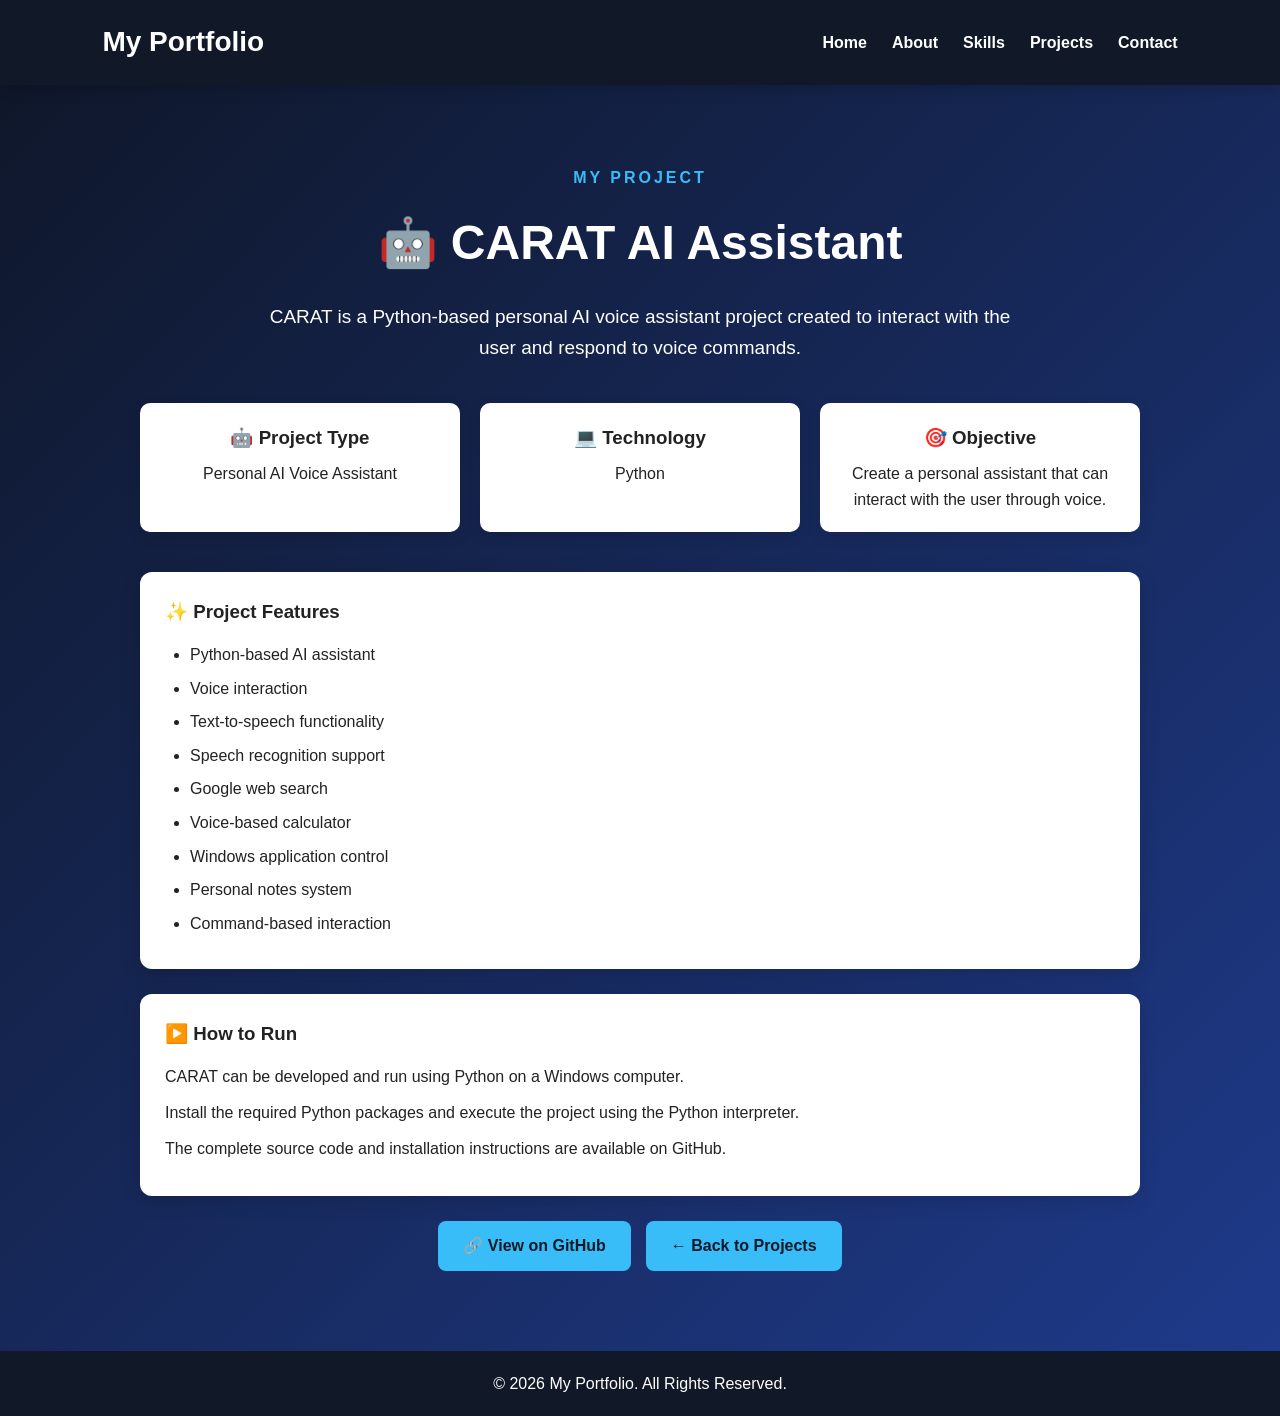
==== carat.html @ 8533ec00 "Add portfolio website with CARAT and Zombie Survival" ====
<!DOCTYPE html>
<html lang="en">

<head>
    <meta charset="UTF-8">
    <meta name="viewport" content="width=device-width, initial-scale=1.0">

    <title>CARAT AI Assistant | My Portfolio</title>

    <link rel="stylesheet" href="style.css">
</head>

<body>

<header>

    <h1>My Portfolio</h1>

    <nav>
        <a href="index.html">Home</a>
        <a href="index.html#about">About</a>
        <a href="index.html#skills">Skills</a>
        <a href="index.html#projects">Projects</a>
        <a href="index.html#contact">Contact</a>
    </nav>

</header>


<section class="project-details">

    <div class="project-content">

        <p class="welcome-text">MY PROJECT</p>

        <h2>🤖 CARAT AI Assistant</h2>

        <p class="project-intro">
            CARAT is a Python-based personal AI voice assistant
            project created to interact with the user and respond
            to voice commands.
        </p>


        <div class="project-info">

            <div class="info-card">

                <h3>🤖 Project Type</h3>

                <p>
                    Personal AI Voice Assistant
                </p>

            </div>


            <div class="info-card">

                <h3>💻 Technology</h3>

                <p>
                    Python
                </p>

            </div>


            <div class="info-card">

                <h3>🎯 Objective</h3>

                <p>
                    Create a personal assistant that can
                    interact with the user through voice.
                </p>

            </div>

        </div>


        <div class="features">

            <h3>✨ Project Features</h3>

            <ul>

                <li>Python-based AI assistant</li>

                <li>Voice interaction</li>

                <li>Text-to-speech functionality</li>

                <li>Speech recognition support</li>

                <li>Google web search</li>

                <li>Voice-based calculator</li>

                <li>Windows application control</li>

                <li>Personal notes system</li>

                <li>Command-based interaction</li>

            </ul>

        </div>


        <div class="how-to-run">

            <h3>▶️ How to Run</h3>

            <p>
                CARAT can be developed and run using Python
                on a Windows computer.
            </p>

            <p>
                Install the required Python packages and
                execute the project using the Python interpreter.
            </p>

            <p>
                The complete source code and installation
                instructions are available on GitHub.
            </p>

        </div>


        <div class="project-buttons">

            <a href="https://github.com/tharunbalajip/carat-ai-assistant"
               target="_blank"
               rel="noopener noreferrer"
               class="btn">
                🔗 View on GitHub
            </a>

            <a href="index.html#projects" class="btn">
                ← Back to Projects
            </a>

        </div>

    </div>

</section>


<footer>

    <p>
        © 2026 My Portfolio. All Rights Reserved.
    </p>

</footer>

</body>

</html>
---- style.css ----
/* ==============================
   BASIC RESET
================================= */

* {
    margin: 0;
    padding: 0;
    box-sizing: border-box;
}

html {
    scroll-behavior: smooth;
}

body {
    font-family: Arial, sans-serif;
    line-height: 1.6;
    background: #f5f7fa;
    color: #222;
}


/* ==============================
   HEADER
================================= */

header {
    background: #111827;
    color: white;
    padding: 20px 8%;
    display: flex;
    justify-content: space-between;
    align-items: center;
    position: sticky;
    top: 0;
    z-index: 1000;
    box-shadow: 0 2px 15px rgba(0, 0, 0, 0.2);
}

header h1 {
    font-size: 28px;
}


/* ==============================
   NAVIGATION
================================= */

nav {
    display: flex;
    gap: 25px;
}

nav a {
    color: white;
    text-decoration: none;
    font-weight: bold;
    transition: color 0.3s ease, transform 0.3s ease;
}

nav a:hover {
    color: #38bdf8;
    transform: translateY(-2px);
}


/* ==============================
   GENERAL SECTIONS
================================= */

section {
    padding: 80px 8%;
    position: relative;
}

section h2 {
    text-align: center;
    font-size: 32px;
    margin-bottom: 40px;
}


/* ==============================
   HOME / HERO
================================= */

#home {
    min-height: 90vh;
    display: flex;
    justify-content: center;
    align-items: center;
    background: linear-gradient(135deg, #0f172a, #1e3a8a);
    color: white;
}

.hero-container {
    width: 100%;
    max-width: 1100px;
    display: flex;
    justify-content: space-between;
    align-items: center;
    gap: 50px;
}

.hero-content {
    max-width: 700px;
    animation: fadeUp 1s ease;
}

.welcome-text {
    font-size: 16px;
    letter-spacing: 3px;
    margin-bottom: 15px;
    color: #38bdf8;
    font-weight: bold;
}

#home h2 {
    font-size: 50px;
    margin-bottom: 20px;
}

.hero-description {
    font-size: 20px;
    margin-bottom: 30px;
}

.hero-buttons {
    display: flex;
    gap: 15px;
    flex-wrap: wrap;
}


/* ==============================
   PROFILE IMAGE
================================= */

.profile-container {
    flex-shrink: 0;
}

.profile-image {
    width: 280px;
    height: 280px;
    object-fit: cover;
    border-radius: 50%;
    border: 6px solid #38bdf8;
    box-shadow: 0 10px 30px rgba(0, 0, 0, 0.3);
    animation: floatImage 3s ease-in-out infinite;
}

@keyframes floatImage {

    0% {
        transform: translateY(0);
    }

    50% {
        transform: translateY(-10px);
    }

    100% {
        transform: translateY(0);
    }

}


/* ==============================
   BUTTONS
================================= */

.btn {
    display: inline-block;
    padding: 12px 25px;
    background: #38bdf8;
    color: #111827;
    text-decoration: none;
    border-radius: 8px;
    font-weight: bold;
    transition: transform 0.2s ease, background 0.3s ease;
}

.btn:hover {
    background: white;
    transform: translateY(-2px);
}

.secondary-btn {
    background: transparent;
    color: white;
    border: 2px solid #38bdf8;
}

.secondary-btn:hover {
    background: #38bdf8;
    color: #111827;
}


/* ==============================
   ABOUT
================================= */

#about {
    background: #f8fafc;
}

.about-container {
    max-width: 1000px;
    margin: auto;
    display: grid;
    grid-template-columns: 1fr 1fr;
    gap: 40px;
    align-items: center;
}

.about-text h2 {
    text-align: left;
    margin-bottom: 25px;
}

.about-text p {
    margin-bottom: 15px;
    font-size: 17px;
}

.about-info {
    display: flex;
    flex-direction: column;
    gap: 20px;
}


/* ==============================
   INFO CARDS
================================= */

.info-card {
    background: white;
    padding: 20px;
    border-radius: 10px;
    box-shadow: 0 5px 15px rgba(0, 0, 0, 0.1);
    transition: transform 0.3s ease, box-shadow 0.3s ease;
    animation: fadeUp 0.8s ease;
}

.info-card h3 {
    margin-bottom: 8px;
}

.info-card:hover {
    transform: translateY(-5px);
    box-shadow: 0 12px 25px rgba(0, 0, 0, 0.12);
}


/* ==============================
   SKILLS
================================= */

#skills {
    background: #eef2ff;
}

.skills-container {
    max-width: 900px;
    margin: auto;
    display: grid;
    grid-template-columns: repeat(2, 1fr);
    gap: 25px;
}

.skill-card {
    background: white;
    padding: 25px;
    border-radius: 12px;
    box-shadow: 0 5px 15px rgba(0, 0, 0, 0.1);
    transition: transform 0.3s ease, box-shadow 0.3s ease;
    animation: fadeUp 0.8s ease;
}

.skill-card:hover {
    transform: translateY(-5px);
    box-shadow: 0 12px 25px rgba(0, 0, 0, 0.12);
}

.skill-card h3 {
    margin-bottom: 15px;
}

.skill-bar {
    width: 100%;
    height: 10px;
    background: #e5e7eb;
    border-radius: 10px;
    overflow: hidden;
}

.skill-level {
    height: 100%;
    border-radius: 10px;
    background: #38bdf8;
}

.html-level {
    width: 90%;
}

.css-level {
    width: 80%;
}

.js-level {
    width: 65%;
}

.python-level {
    width: 85%;
}

.java-level {
    width: 70%;
}


/* ==============================
   PROJECTS
================================= */

#projects {
    background: #f8fafc;
}

.projects-container {
    display: grid;
    grid-template-columns: repeat(auto-fit, minmax(250px, 1fr));
    gap: 25px;
}

.project-card {
    background: white;
    padding: 25px;
    border-radius: 12px;
    box-shadow: 0 5px 20px rgba(0, 0, 0, 0.1);
    transition: transform 0.3s ease, box-shadow 0.3s ease;
    animation: fadeUp 0.8s ease;
}

.project-card:hover {
    transform: translateY(-8px) scale(1.01);
    box-shadow: 0 12px 30px rgba(0, 0, 0, 0.15);
}

.project-card h3 {
    font-size: 22px;
    margin-bottom: 15px;
}

.project-card p {
    margin-bottom: 15px;
}

.project-btn {
    margin-top: 10px;
}


/* ==============================
   CONTACT
================================= */

#contact {
    background: white;
}

#contactForm {
    max-width: 600px;
    margin: auto;
    display: flex;
    flex-direction: column;
    gap: 15px;
}

#contactForm input,
#contactForm textarea {
    width: 100%;
    padding: 15px;
    border: 1px solid #ccc;
    border-radius: 8px;
    font-size: 16px;
}

#contactForm input:focus,
#contactForm textarea:focus {
    outline: none;
    border-color: #38bdf8;
    box-shadow: 0 0 0 3px rgba(56, 189, 248, 0.15);
}

#contactForm textarea {
    height: 150px;
    resize: vertical;
}

#contactForm button {
    padding: 15px;
    border: none;
    border-radius: 8px;
    background: #38bdf8;
    color: #111827;
    font-size: 16px;
    font-weight: bold;
    cursor: pointer;
    transition: transform 0.2s ease, background 0.3s ease;
}

#contactForm button:hover {
    background: #0ea5e9;
    transform: translateY(-2px);
}

#formMessage {
    margin-top: 20px;
    text-align: center;
    font-weight: bold;
}


/* ==============================
   FOOTER
================================= */

footer {
    background: #111827;
    color: white;
    text-align: center;
    padding: 20px;
}


/* ==============================
   ZOMBIE SURVIVAL PAGE
================================= */

.project-details {
    min-height: 90vh;
    background: linear-gradient(135deg, #0f172a, #1e3a8a);
    color: white;
    display: flex;
    justify-content: center;
    align-items: center;
}

.project-content {
    max-width: 1000px;
    text-align: center;
}

.project-content h2 {
    font-size: 48px;
    margin-bottom: 20px;
}

.project-intro {
    max-width: 750px;
    margin: auto;
    font-size: 19px;
    margin-bottom: 40px;
}


/* ==============================
   GAME SCREENSHOT
================================= */

.game-screenshot {
    width: 80%;
    max-width: 650px;
    margin: 30px auto 40px;
    background: white;
    padding: 8px;
    border-radius: 12px;
    box-shadow: 0 8px 25px rgba(0, 0, 0, 0.25);
}

.game-screenshot img {
    width: 100%;
    height: auto;
    max-height: 400px;
    object-fit: contain;
    display: block;
    border-radius: 8px;
}


/* ==============================
   PROJECT INFORMATION
================================= */

.project-info {
    display: grid;
    grid-template-columns: repeat(3, 1fr);
    gap: 20px;
    margin-bottom: 40px;
}

.project-info .info-card {
    color: #222;
}

.features,
.how-to-run {
    background: white;
    color: #222;
    padding: 25px;
    border-radius: 12px;
    margin-bottom: 25px;
    text-align: left;
    box-shadow: 0 5px 20px rgba(0, 0, 0, 0.15);
}

.features h3,
.how-to-run h3 {
    margin-bottom: 15px;
}

.features ul {
    padding-left: 25px;
}

.features li {
    margin-bottom: 8px;
}

.how-to-run p {
    margin-bottom: 10px;
}


/* ==============================
   ANIMATIONS
================================= */

@keyframes fadeUp {

    from {
        opacity: 0;
        transform: translateY(30px);
    }

    to {
        opacity: 1;
        transform: translateY(0);
    }

}


/* ==============================
   MOBILE RESPONSIVE DESIGN
================================= */

@media (max-width: 768px) {

    header {
        flex-direction: column;
        gap: 15px;
        padding: 15px 5%;
    }

    header h1 {
        font-size: 24px;
    }

    nav {
        flex-direction: column;
        align-items: center;
        gap: 10px;
    }

    nav a {
        font-size: 15px;
    }

    #home {
        min-height: 80vh;
        padding: 50px 5%;
    }

    .hero-container {
        flex-direction: column-reverse;
        text-align: center;
    }

    .profile-image {
        width: 220px;
        height: 220px;
    }

    #home h2 {
        font-size: 36px;
    }

    #home p {
        font-size: 17px;
    }

    .hero-buttons {
        justify-content: center;
    }

    section {
        padding: 50px 5%;
    }

    section h2 {
        font-size: 28px;
    }

    .about-container {
        grid-template-columns: 1fr;
    }

    .about-text h2 {
        text-align: center;
    }

    .skills-container {
        grid-template-columns: 1fr;
    }

    .projects-container {
        grid-template-columns: 1fr;
    }

    #contactForm {
        width: 100%;
    }

    .project-content h2 {
        font-size: 36px;
    }

    .project-info {
        grid-template-columns: 1fr;
    }

    .project-intro {
        font-size: 17px;
    }

    .game-screenshot {
        width: 95%;
    }

    .game-screenshot img {
        max-height: 300px;
    }

}
/* ==============================
   SOCIAL LINKS
================================= */

.social-links {
    display: flex;
    justify-content: center;
    gap: 15px;
    margin-top: 30px;
    flex-wrap: wrap;
}

.social-btn {
    display: inline-block;
    padding: 12px 22px;
    background: #111827;
    color: white;
    text-decoration: none;
    border-radius: 8px;
    font-weight: bold;
    transition: transform 0.3s ease, background 0.3s ease;
}

.social-btn:hover {
    background: #38bdf8;
    color: #111827;
    transform: translateY(-3px);
}
/* ==============================
   PROJECT BUTTONS
================================= */

.project-buttons {
    display: flex;
    justify-content: center;
    gap: 15px;
    flex-wrap: wrap;
}
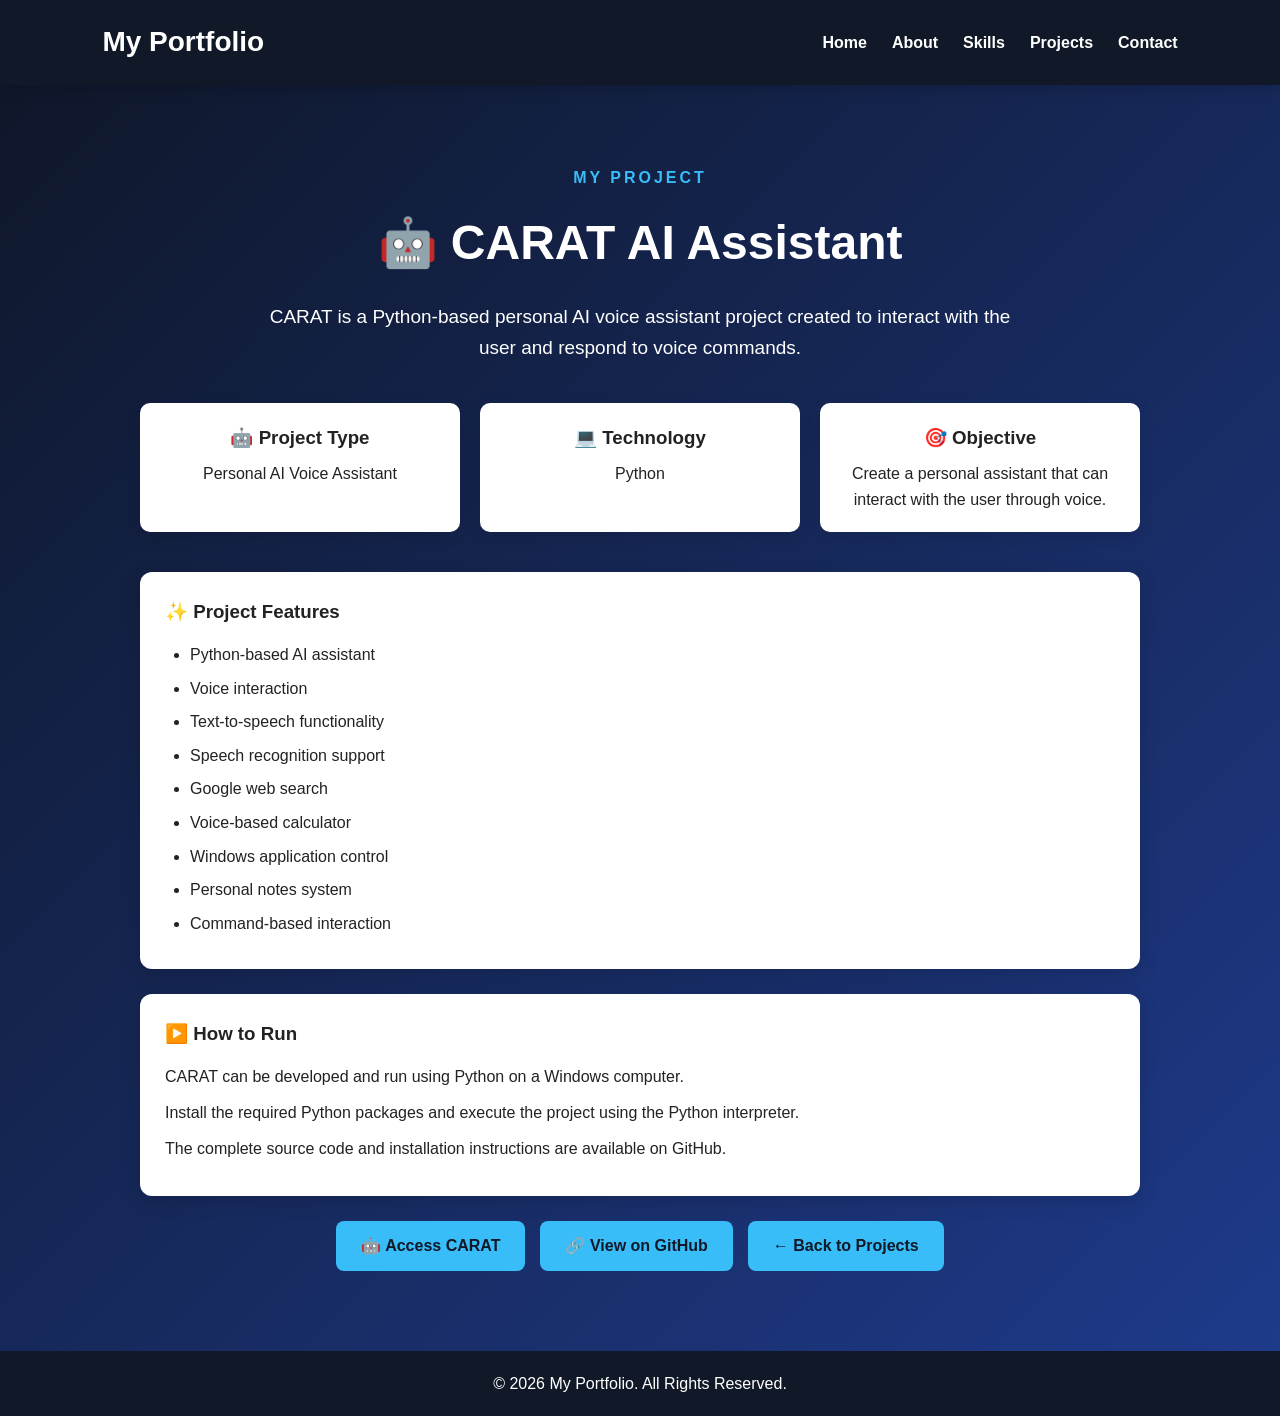
==== commit 3e046dad: "Update portfolio projects" ====
--- a/carat.html
+++ b/carat.html
@@ -133,12 +133,19 @@
 
         <div class="project-buttons">
 
+            <a href="https://github.com/tharunbalajip/carat-ai-assistant/archive/refs/heads/main.zip"
+               class="btn">
+                🤖 Access CARAT
+            </a>
+
+
             <a href="https://github.com/tharunbalajip/carat-ai-assistant"
                target="_blank"
                rel="noopener noreferrer"
                class="btn">
                 🔗 View on GitHub
             </a>
+
 
             <a href="index.html#projects" class="btn">
                 ← Back to Projects
